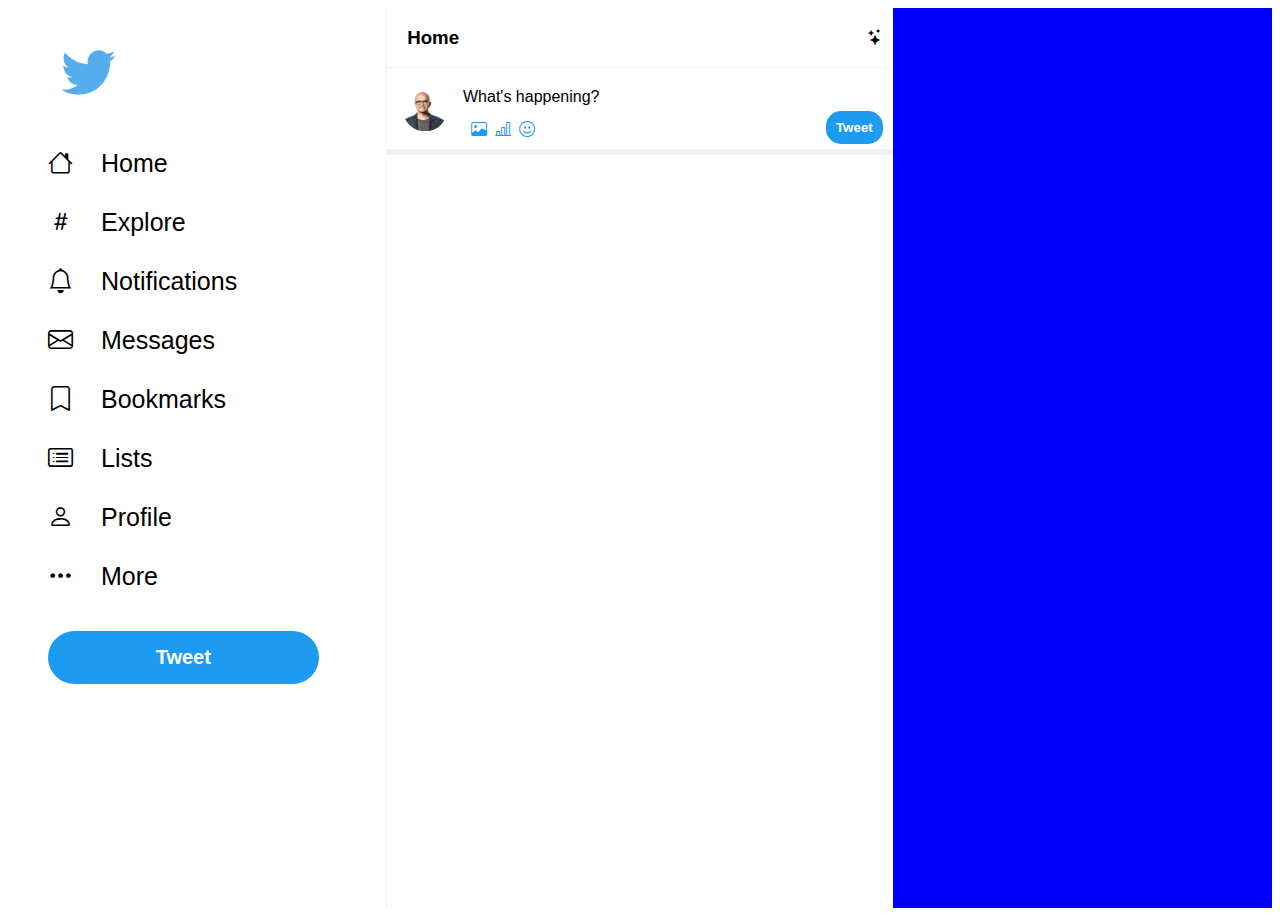
==== timeline.html @ 41ac43ec "Added left-section and part of middle-section in timeline" ====
<!DOCTYPE html>
<html lang="en">
<head>
    <meta charset="UTF-8">
    <meta http-equiv="X-UA-Compatible" content="IE=edge">
    <meta name="viewport" content="width=device-width, initial-scale=1.0">
    <link rel="stylesheet" href="style.css">
    <title>Timeline</title>
</head>
<body>
    <div class="timeline-container">
        <div class="left-section">
            <ul class="timeline-menu">
                <img class="twitter-logo" src="twitter-logo.png" alt="">
                <li><i class="bi bi-house timeline-nav-icon"></i><p>Home</p> </li>
                <li><i class="bi bi-hash timeline-nav-icon"></i><p>Explore</p> </li>
                <li><i class="bi bi-bell timeline-nav-icon"></i><p>Notifications</p> </li>
                <li><i class="bi bi-envelope timeline-nav-icon"></i><p>Messages</p> </li>
                <li><i class="bi bi-bookmark timeline-nav-icon"></i><p>Bookmarks</p> </li>
                <li><i class="bi bi-card-list timeline-nav-icon"></i><p>Lists</p> </li>
                <li><i class="bi bi-person timeline-nav-icon"></i><p>Profile</p> </li>
                <li><i class="bi bi-three-dots timeline-nav-icon"></i><p>More</p> </li>
                <button class="left-section-button">Tweet</button>
            </ul>
        </div>

        <div class="middle-section">
            <div class="tweet-section">
                <div class="timeline-header">
                    <h3>Home</h3>
                    <i class="bi bi-stars timeline-header-icon"></i>
                </div>
                <div class="create-tweet">
                    <div class="timeline-avatar"><img class="ceo-microsoft" src="CEO-microsoft.jpeg" alt=""></div>
                    <div class="tweet-input-section">
                        <div class="input-field">What's happening?</div>
                        <div class="input-field-controls">
                            <div class="input-field-icons">
                                <i class="bi bi-image input-field-icon"></i>
                                <i class="bi bi-bar-chart-line input-field-icon"></i>
                                <i class="bi bi-emoji-smile input-field-icon"></i>
                            </div>
                            <div class="input-field-button">
                                <button class="input-field-btn">Tweet</button>
                            </div>
                        </div>
                    </div>
                </div>
            </div>

            <div class="timeline">
                
            </div>
        </div>

        <div class="right-section">
            <div class="search-button"></div>
        </div>
        
    </div>
   
    

    <script src="script.js"></script>
</body>
</html>
---- style.css ----
@import url("https://cdn.jsdelivr.net/npm/bootstrap-icons@1.7.0/font/bootstrap-icons.css");

*{
    box-sizing: border-box;
    font-family: -apple-system, BlinkMacSystemFont, 'Segoe UI', Roboto, Oxygen, Ubuntu, Cantarell, 'Open Sans', 'Helvetica Neue', sans-serif;
}

h4:hover {
    cursor: pointer;
    opacity: 0.5;
}

h6 {
    margin: 0;
    display: inline-block;
    font-size: 14px;
    padding: 7px 0 0 0;
}

h6:hover {
    cursor: pointer;
    opacity: 0.5;
}

span {
    color: black;
    font-weight: 700;
}

.follow button {
    padding: 9px 10px;
    border: none;
    border-radius: 15px;
    position: absolute;
    right: 10px;
    top: 10px;
    background-color: rgb(29, 155, 240);
    color: white;
    font-weight: 700; 
    transition: opacity 0.5s;  
}

.follow button:hover {
    cursor: pointer;
    opacity: 0.7;
}

ul {
    list-style: none;
    
}

.container {
    /* width: 40%; */
    height: 100%;
    margin: 0 auto;
    border: 1px solid lightgrey;
}

.username-header {
    height: 40px;
    display:flex;
    align-items: center;
}

.user-header-data {
    margin-left: 0;
    width: 90%;
}

.following-text {
    display: inline-block;
}

.following-text:hover {
    cursor: pointer;
    opacity: 0.5;
    text-decoration: underline;
}

.followers-text {
    display: inline-block;
    margin-left: 0;
}

.followers-text:hover {
    cursor: pointer;
    opacity: 0.5;
    text-decoration: underline;
}

.back-button {
    width: 10%;
    display: flex;
    justify-content: center;
    align-items: center;
}

.back-button-circle {
    width: 30px;
    border-radius: 50%;
    display:flex;
    justify-content: center;
    align-items: center;
}

.back-button-circle:hover {
    background-color: rgb(29, 155, 240,0.3);
}

.back-icon {
    color:rgb(29, 155, 240);
    font-size: 25px;
}

.back-icon:hover {
    cursor: pointer;
    opacity: 0.5;
}

.user-header-data h4 {
    margin: 0 0;
}

.user-header-data p {
    margin: 0 0;
    padding: 0 0;
    font-size: 10px;
    font-weight: 300;
    color: rgb(83, 100, 113)
}

.cover-image {
    height: 190px;
    background-position: center;
    background-size: cover;
}

.description {
    height: 160px;
    display: flex;
    
}

.avatar {
    width: 50%;
}

.avatar h4, p {
    margin: 0 10px;
    padding-left: 8px;
}

.avatar p {
    font-size: 13px;
    color: rgb(83, 100, 113);
    padding-bottom: 8px;
    padding-left: 8px;
}

.bi-calendar3 {
    color:rgb(83, 100, 113)
}

.avatar-img {
    width: 120px;
    border-radius: 50%;
    border: 3px solid white;
    margin: -60px 0 0 10px;   
}

.avatar-img:hover {
    cursor: pointer;
}

.follow {
    position: relative;
    width: 50%;
}

.navigation-bar {
    height: 40px;
    background-color: rgb(167, 145, 145);
    display:flex;
    margin: 0 0;
    justify-content: space-between;
    align-items: center;
    border-bottom: 1px solid lightgrey;
    ;

}

.navigation-item {
    display: flex;
    align-items: center;
    justify-content: center;
    padding: 0 32px;
    height: 100%;
    background-color: white;
    transition: background-color 0.4s;
    
}

.navigation-item:hover {
    cursor: pointer;
    background-color: lightgrey;
    
}

.item1 {
    width: 20%;
}

.item2 {
    width: 40%;
}

.item3 {
    width: 20%;
}

.item4 {
    width: 20%;
}

.navigation-item {
    display: flex;
    flex-direction: column;
 
}

.navigation-item a {
    text-decoration: none;
    color: rgb(83, 100, 113);
    font-weight: 700;
    
    
}

.hidden {
    display: none;
}

.underline-nav-item {
    height: 4px;
    width: 100%;
    border-radius: 9999px;
    background-color: rgb(29, 155, 240);
}

.tweet {
    display: flex;
    border-bottom: 1px solid lightgrey;
    background-color: white;
    transition: background-color 0.5s;
}

.tweet:hover {
    cursor: pointer;
    background-color: rgba(231, 228, 228, 0.692);
}

.small-avatar-img {
    width: 10%
}

.small-avatar-img:hover {
    cursor: pointer;
    opacity: 0.7;
}

.avatar-img-tweet {
    width: 50px;
    border-radius: 50%;
    margin: 7px 5px;
}

.username-tweet {
    display: inline-block;
    font-size: 11px;
    margin-left: 0;
    padding-left: 0
}

.tweet-data {
    margin-left: 30px;
    width: 80%;
}

.tweet-text {
    margin-left: 0;
    padding: 5px 0;
    font-size: 13px;
}

.tweet-icons {
    display: flex;
    justify-content: space-between;
}

.tweet-icon {
    opacity: 0.5;
    font-size: 14px;
}

.icon-3 {
    font-size:13px;
}

.icon-box {
    border-radius: 50%;
    height: 20px;
    width: 20px;
    display: flex;
    justify-content: center;
    align-items: center;
}

.icon-box-1:hover {
    background-color:rgb(29, 155, 240,0.30);
    opacity: 1;
    color:rgb(29, 155, 240);
    
}

.icon-box-2:hover {
    background-color:rgba(23, 221, 23, 0.3);
    color: rgba(23, 221, 23);
    opacity: 1;
    
}

.icon-box-3:hover {
    background-color:rgb(240, 29, 110, 0.3);
    opacity: 1;
    color:rgb(240, 29, 110);
    
}

.icon-box-4:hover {
    background-color:rgb(29, 155, 240,0.30);
    opacity: 1;
    color:rgb(29, 155, 240);
    
}

.more-options-button {
    width: 10%;
    position: relative;

}

.more-options-button .tweet-icon {
    position: absolute;
    right: 7px;
    top: 7px;
}


/*timeline page */

ul {
    font-size: 25px;
    font-weight: 500;
}

ul li {
    margin-bottom: 30px;
}

.timeline-container {
    display: flex;
    height: 900px;
}

.left-section {
    width: 30%;
    border-right: 1px solid #f1f1f1;
}

.middle-section {
    width: 40%;
}

.right-section {
    width: 30%;
    background-color: blue;;
}

.left-section-button {
    width: 80%;
    padding: 15px 30px;
    border-radius: 30px;
    border: none;
    background-color: rgb(29, 155, 240);
    color: white;
    font-weight: 600;
    font-size: 20px;
    margin-top: 10px;
}

.twitter-logo{
    width: 80px;
    margin-bottom: 30px;
    margin-left: 0;
}

.timeline-menu p {
    display: inline-block;
}

.timeline-nav-icon {
    margin-right: 10px;
}

.timeline-header {
    display: flex;
    justify-content: space-between;
    align-items: center;
    border-bottom: 1px solid #f1f1f1;
    width: 100%;
}

.timeline-header h3 {
    margin-left: 20px;
}

.timeline-header i {
    margin-right: 10px;
}

.create-tweet {
    display: flex;
    border-bottom: 6px solid #f1f1f1;
}

.timeline-avatar{
    width: 15%;
    display: flex;
    justify-content: center;
    align-items: center;
}

.tweet-input-section {
    width: 85%;
}

.ceo-microsoft {
    width: 60px;
    clip-path: circle();
    
}

.input-field {
    padding: 20px 0 5px 0;
}

.input-field-controls {
    display:flex;
    justify-content: space-between;
}

.input-field-icons {
    display: flex;
    align-items: center;
}

.input-field-icon {
    margin-left: 8px;
    color: rgb(29, 155, 240);
}

.input-field-btn {
    padding: 9px 10px;
    border: none;
    border-radius: 15px;
    top: 10px;
    background-color: rgb(29, 155, 240);
    color: white;
    font-weight: 700; 
    transition: opacity 0.5s; 
    margin: 0 10px 5px 0
}


@media only screen and (min-width: 1200px) {

    .container {
        width: 50%;
    }

    .tweet-data {
        margin-left: 0;
        width: 75%;
    }

    .more-options-button {
        width: 18%;
        position: relative;
    }

    .small-avatar-img {
        margin: 0 15px 0 0;
        width: 7%;
    }
}
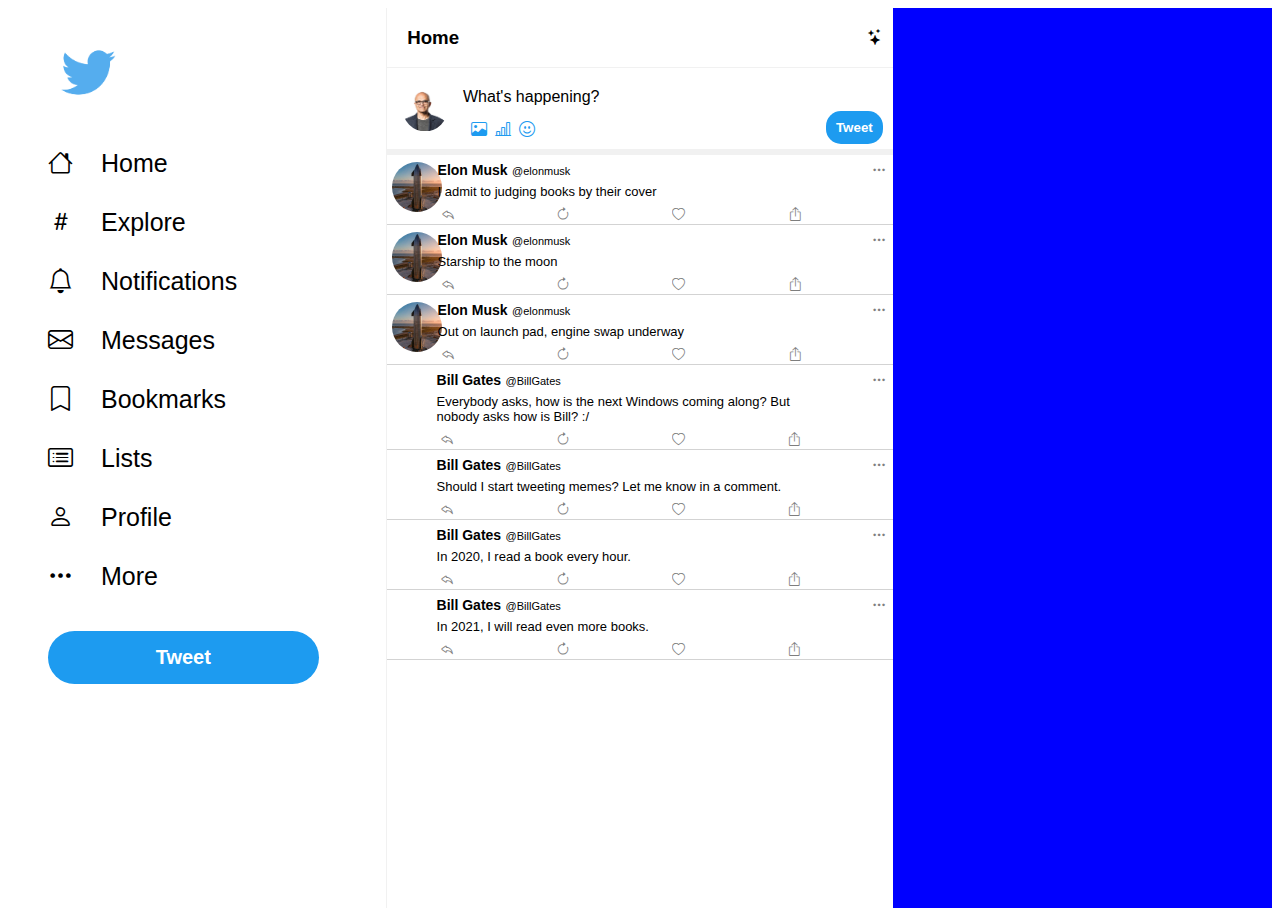
==== commit 77aa5dd3: "Added all tweets into timeline" ====
--- a/timeline.html
+++ b/timeline.html
@@ -49,7 +49,7 @@
             </div>
 
             <div class="timeline">
-                
+                <div class="tweets"></div>
             </div>
         </div>
 
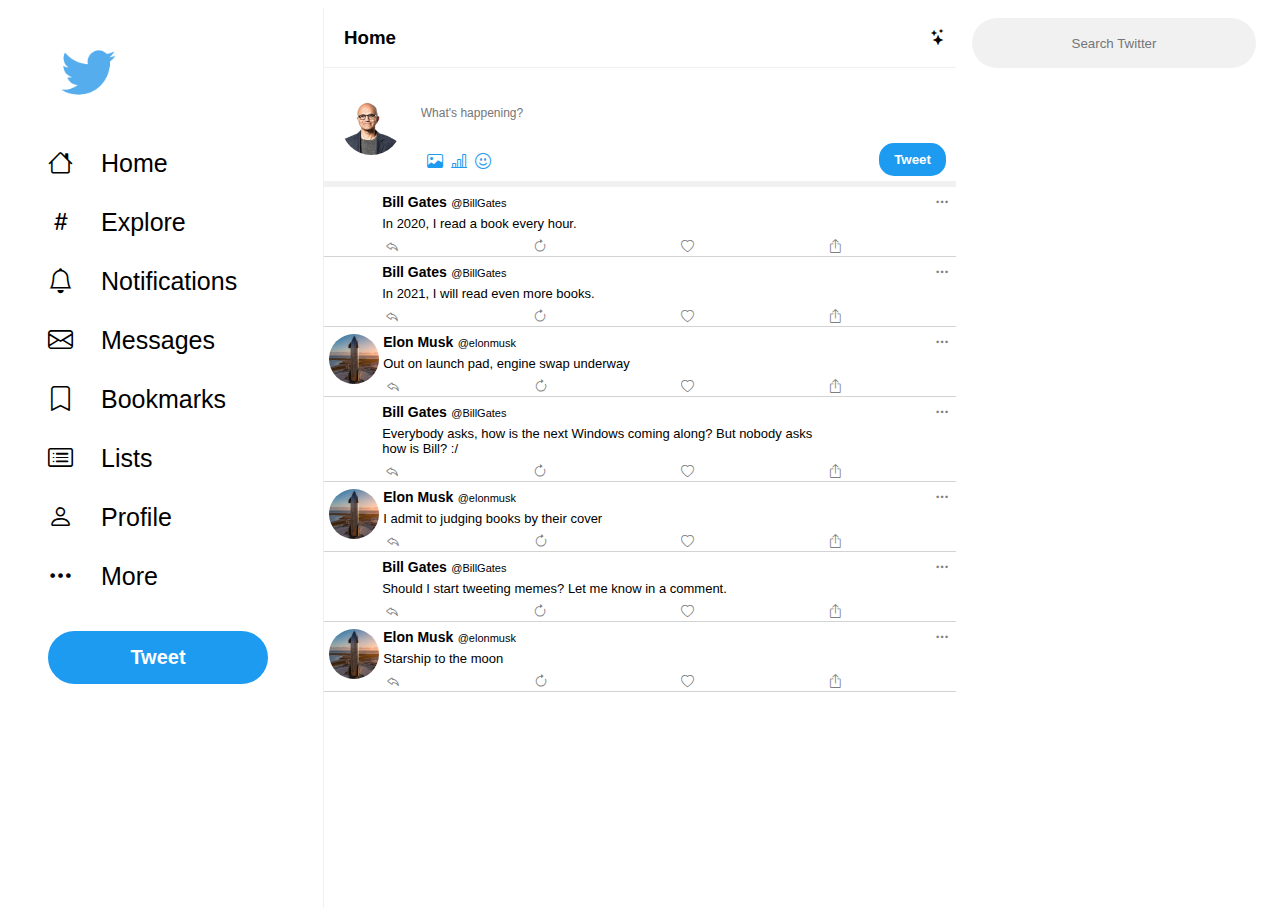
==== commit 04640f7d: "Sorted tweets in order by date and added right section" ====
--- a/timeline.html
+++ b/timeline.html
@@ -33,7 +33,7 @@
                 <div class="create-tweet">
                     <div class="timeline-avatar"><img class="ceo-microsoft" src="CEO-microsoft.jpeg" alt=""></div>
                     <div class="tweet-input-section">
-                        <div class="input-field">What's happening?</div>
+                        <div class="input-field"><input type="text" placeholder="What's happening?"></div>
                         <div class="input-field-controls">
                             <div class="input-field-icons">
                                 <i class="bi bi-image input-field-icon"></i>
@@ -54,7 +54,9 @@
         </div>
 
         <div class="right-section">
-            <div class="search-button"></div>
+            <div class="search-field">
+                <input type="text" placeholder="Search Twitter">
+            </div>
         </div>
         
     </div>
--- a/style.css
+++ b/style.css
@@ -366,6 +366,16 @@
 
 ul li {
     margin-bottom: 30px;
+    transition: opacity 0.5s;
+    position: relative;
+    top: 0;
+    transition: top ease 0.5s
+}
+
+ul li:hover {
+    cursor: pointer;
+    opacity: 0.5;
+    top: -5px;
 }
 
 .timeline-container {
@@ -374,18 +384,34 @@
 }
 
 .left-section {
-    width: 30%;
+    width: 25%;
     border-right: 1px solid #f1f1f1;
 }
 
 .middle-section {
-    width: 40%;
+    width: 50%;
 }
 
 .right-section {
-    width: 30%;
-    background-color: blue;;
-}
+    width: 25%;
+    display: flex;
+    justify-content: center;
+}
+
+.search-field {
+    width: 90%;
+    margin-top: 10px;
+}
+
+.search-field input[type="text"] {
+    width: 100%;
+    height: 50px;
+    border-radius: 50px;
+    text-align: center;
+    border: none;
+    background-color:#f1f1f1;
+}
+
 
 .left-section-button {
     width: 80%;
@@ -397,6 +423,13 @@
     font-weight: 600;
     font-size: 20px;
     margin-top: 10px;
+    transition: opacity 0.5s;
+}
+
+.left-section-button:hover {
+    cursor: pointer;
+    opacity: 0.7;
+    
 }
 
 .twitter-logo{
@@ -446,13 +479,20 @@
 }
 
 .ceo-microsoft {
-    width: 60px;
+    width: 80px;
     clip-path: circle();
     
 }
 
 .input-field {
     padding: 20px 0 5px 0;
+}
+
+.input-field input[type="text"] {
+    width: 90%;
+    height: 50px;
+    font-size: 12px;
+    border: none;
 }
 
 .input-field-controls {
@@ -465,13 +505,19 @@
     align-items: center;
 }
 
+.input-field-icon:hover {
+    cursor: pointer;
+    opacity: 0.7;
+
+}
+
 .input-field-icon {
     margin-left: 8px;
     color: rgb(29, 155, 240);
 }
 
 .input-field-btn {
-    padding: 9px 10px;
+    padding: 9px 15px;
     border: none;
     border-radius: 15px;
     top: 10px;
@@ -482,6 +528,11 @@
     margin: 0 10px 5px 0
 }
 
+.input-field-btn:hover {
+    cursor: pointer;
+    opacity: 0.7;
+}
+
 
 @media only screen and (min-width: 1200px) {
 
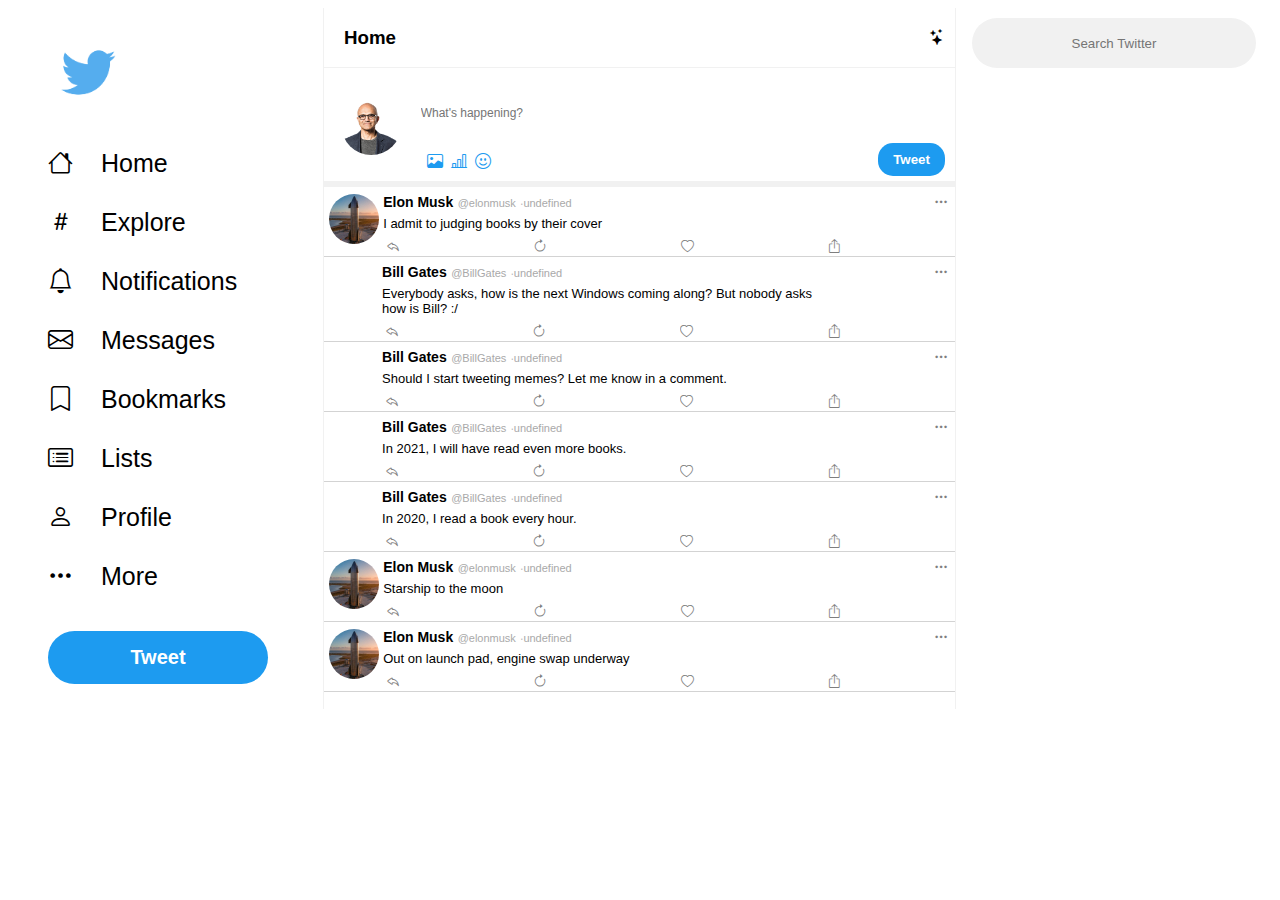
==== commit d35ed366: "Added date function to tweets and some minor CSS adjustments" ====
--- a/timeline.html
+++ b/timeline.html
@@ -11,7 +11,7 @@
     <div class="timeline-container">
         <div class="left-section">
             <ul class="timeline-menu">
-                <img class="twitter-logo" src="twitter-logo.png" alt="">
+                <a href="www.twitter.com"><img class="twitter-logo" src="twitter-logo.png" alt=""></a>
                 <li><i class="bi bi-house timeline-nav-icon"></i><p>Home</p> </li>
                 <li><i class="bi bi-hash timeline-nav-icon"></i><p>Explore</p> </li>
                 <li><i class="bi bi-bell timeline-nav-icon"></i><p>Notifications</p> </li>
--- a/style.css
+++ b/style.css
@@ -275,11 +275,12 @@
     margin: 7px 5px;
 }
 
-.username-tweet {
+.username-tweet, .time-of-tweet {
     display: inline-block;
     font-size: 11px;
-    margin-left: 0;
-    padding-left: 0
+    margin: 0;
+    padding: 0;
+    color: darkgrey;
 }
 
 .tweet-data {
@@ -314,6 +315,10 @@
     display: flex;
     justify-content: center;
     align-items: center;
+}
+
+.icon-box-1, .icon-box-2, .icon-box-3, .icon-box-4 {
+    transition: background-color 0.5s;
 }
 
 .icon-box-1:hover {
@@ -380,7 +385,7 @@
 
 .timeline-container {
     display: flex;
-    height: 900px;
+    height: 100%;
 }
 
 .left-section {
@@ -390,6 +395,7 @@
 
 .middle-section {
     width: 50%;
+    border-right: 1px solid #f1f1f1;
 }
 
 .right-section {
@@ -424,11 +430,15 @@
     font-size: 20px;
     margin-top: 10px;
     transition: opacity 0.5s;
+    position: relative;
+    top: 0;
+    transition: top ease 0.5s
 }
 
 .left-section-button:hover {
     cursor: pointer;
     opacity: 0.7;
+    top: -5px;
     
 }
 
@@ -436,6 +446,13 @@
     width: 80px;
     margin-bottom: 30px;
     margin-left: 0;
+    position: relative;
+    top: 0;
+    transition: top 0.5s ease;
+}
+
+.twitter-logo:hover {
+    top: -5px;
 }
 
 .timeline-menu p {
@@ -525,12 +542,16 @@
     color: white;
     font-weight: 700; 
     transition: opacity 0.5s; 
-    margin: 0 10px 5px 0
+    margin: 0 10px 5px 0;
+    position: relative;
+    top: 0;
+    transition: top 0.5s ease;
 }
 
 .input-field-btn:hover {
     cursor: pointer;
     opacity: 0.7;
+    top: -5px;
 }
 
 
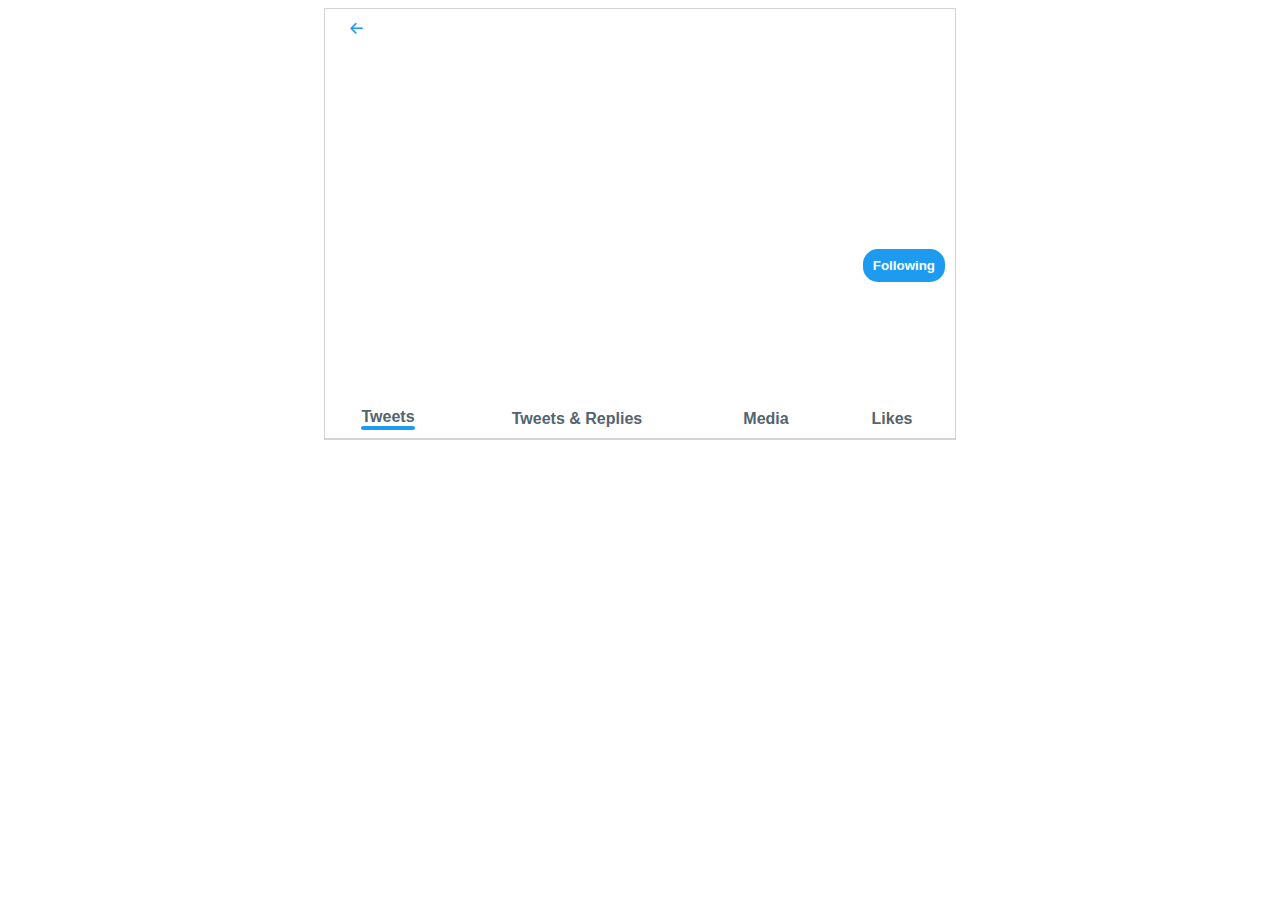
==== commit 77066be3: "Clean up code" ====
--- a/timeline.html
+++ b/timeline.html
@@ -5,63 +5,42 @@
     <meta http-equiv="X-UA-Compatible" content="IE=edge">
     <meta name="viewport" content="width=device-width, initial-scale=1.0">
     <link rel="stylesheet" href="style.css">
-    <title>Timeline</title>
+    <title>Twitter App</title>
 </head>
 <body>
-    <div class="timeline-container">
-        <div class="left-section">
-            <ul class="timeline-menu">
-                <a href="www.twitter.com"><img class="twitter-logo" src="twitter-logo.png" alt=""></a>
-                <li><i class="bi bi-house timeline-nav-icon"></i><p>Home</p> </li>
-                <li><i class="bi bi-hash timeline-nav-icon"></i><p>Explore</p> </li>
-                <li><i class="bi bi-bell timeline-nav-icon"></i><p>Notifications</p> </li>
-                <li><i class="bi bi-envelope timeline-nav-icon"></i><p>Messages</p> </li>
-                <li><i class="bi bi-bookmark timeline-nav-icon"></i><p>Bookmarks</p> </li>
-                <li><i class="bi bi-card-list timeline-nav-icon"></i><p>Lists</p> </li>
-                <li><i class="bi bi-person timeline-nav-icon"></i><p>Profile</p> </li>
-                <li><i class="bi bi-three-dots timeline-nav-icon"></i><p>More</p> </li>
-                <button class="left-section-button">Tweet</button>
-            </ul>
-        </div>
+    <div class="container">
+        <div class="username-header">
+            <div class="back-button">
+                <a href="index.html"> <div class="back-button-circle"><i class="bi bi-arrow-left-short back-icon"></i></div></a>
+            </div>
+            <div class="user-header-data">
 
-        <div class="middle-section">
-            <div class="tweet-section">
-                <div class="timeline-header">
-                    <h3>Home</h3>
-                    <i class="bi bi-stars timeline-header-icon"></i>
-                </div>
-                <div class="create-tweet">
-                    <div class="timeline-avatar"><img class="ceo-microsoft" src="CEO-microsoft.jpeg" alt=""></div>
-                    <div class="tweet-input-section">
-                        <div class="input-field"><input type="text" placeholder="What's happening?"></div>
-                        <div class="input-field-controls">
-                            <div class="input-field-icons">
-                                <i class="bi bi-image input-field-icon"></i>
-                                <i class="bi bi-bar-chart-line input-field-icon"></i>
-                                <i class="bi bi-emoji-smile input-field-icon"></i>
-                            </div>
-                            <div class="input-field-button">
-                                <button class="input-field-btn">Tweet</button>
-                            </div>
-                        </div>
-                    </div>
-                </div>
-            </div>
-
-            <div class="timeline">
-                <div class="tweets"></div>
             </div>
         </div>
 
-        <div class="right-section">
-            <div class="search-field">
-                <input type="text" placeholder="Search Twitter">
+           <div class="cover-image">
+
+           </div>
+            <div class="description">
+               <div class="avatar">
+               </div>
+               <div class="follow">
+                    <button class="btn">Following</button>
+               </div>           
             </div>
+    
+        <div class="navigation-bar">
+            <a href="#"><div class="navigation-item item1">Tweets <div class="underline-nav-item"></div></a> </div>
+            <a href="#"><div class="navigation-item item2">Tweets & Replies <div class="underline-nav-item hidden"></div></a> </div>
+            <a href="#"><div class="navigation-item item3">Media <div class="underline-nav-item hidden"></div></a> </div>
+            <a href="#"><div class="navigation-item item4">Likes <div class="underline-nav-item hidden"></div></a> </div>
         </div>
-        
+
+
+        <div class="tweets">
+            
+        </div>
     </div>
-   
-    
 
     <script src="script.js"></script>
 </body>
--- a/style.css
+++ b/style.css
@@ -233,8 +233,6 @@
     text-decoration: none;
     color: rgb(83, 100, 113);
     font-weight: 700;
-    
-    
 }
 
 .hidden {
